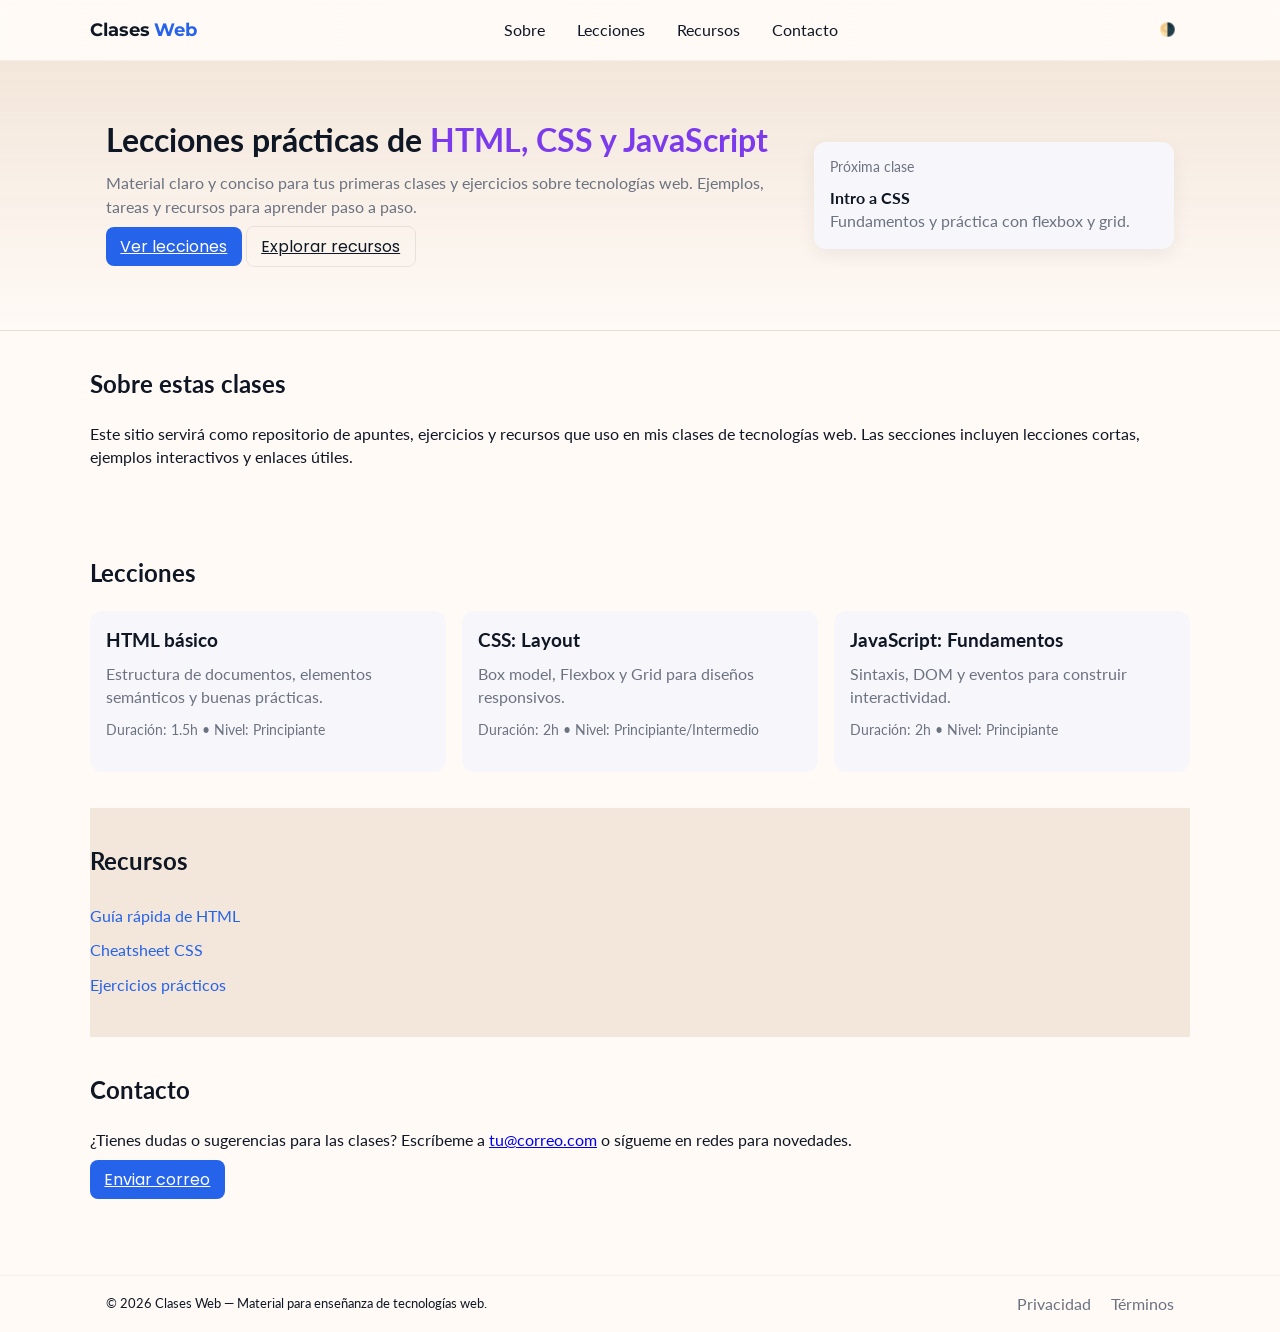
==== index.html @ 6564023b "Clase 2 agregada" ====
<!doctype html>
<html lang="es">
  <head>
    <meta charset="utf-8">
    <meta name="viewport" content="width=device-width,initial-scale=1">
    <title>Clases Web — Lecciones de tecnologías web</title>
    <meta name="description" content="Lecciones, recursos y ejercicios sobre HTML, CSS y JavaScript. Material para mis clases de tecnologías web.">
    <link rel="preconnect" href="https://fonts.gstatic.com" crossorigin>
    <link href="https://fonts.googleapis.com/css2?family=Lato:wght@300;400;700&family=Montserrat:wght@600;700&family=Poppins:wght@400;600&display=swap" rel="stylesheet">
    <link rel="stylesheet" href="css/styles.css">
  </head>
  <body>
    <header class="site-header">
      <div class="container header-inner">
        <a class="brand" href="#">Clases<span class="brand-accent">Web</span></a>
        <nav class="nav" id="main-nav">
          <a href="#sobre">Sobre</a>
          <a href="#lecciones">Lecciones</a>
          <a href="#recursos">Recursos</a>
          <a href="#contacto">Contacto</a>
        </nav>
        <div class="header-actions">
          <button class="btn btn-ghost" id="theme-toggle" aria-label="Cambiar tema">🌗</button>
          <button class="btn btn-primary nav-toggle" id="nav-toggle" aria-label="Abrir menú">☰</button>
        </div>
      </div>
    </header>

    <main>
      <section class="hero alt">
        <div class="container hero-grid">
          <div class="hero-content">
            <h1>Lecciones prácticas de <span class="accent">HTML, CSS y JavaScript</span></h1>
            <p class="lead">Material claro y conciso para tus primeras clases y ejercicios sobre tecnologías web. Ejemplos, tareas y recursos para aprender paso a paso.</p>
            <p class="hero-ctas">
              <a class="btn btn-primary" href="#lecciones">Ver lecciones</a>
              <a class="btn btn-outline" href="#recursos">Explorar recursos</a>
            </p>
          </div>
          <div class="hero-visual" aria-hidden="true">
            <div class="card example-card">
              <div class="card-header">Próxima clase</div>
              <div class="card-body">
                <strong>Intro a CSS</strong>
                <p class="muted">Fundamentos y práctica con flexbox y grid.</p>
              </div>
            </div>
          </div>
        </div>
      </section>

      <section id="sobre" class="section container">
        <h2>Sobre estas clases</h2>
        <p>Este sitio servirá como repositorio de apuntes, ejercicios y recursos que uso en mis clases de tecnologías web. Las secciones incluyen lecciones cortas, ejemplos interactivos y enlaces útiles.</p>
      </section>

      <section id="lecciones" class="section container">
        <h2>Lecciones</h2>
        <div class="cards">
          <article class="card">
            <h3>HTML básico</h3>
            <p class="muted">Estructura de documentos, elementos semánticos y buenas prácticas.</p>
            <p class="meta">Duración: 1.5h • Nivel: Principiante</p>
          </article>
          <article class="card">
            <h3>CSS: Layout</h3>
            <p class="muted">Box model, Flexbox y Grid para diseños responsivos.</p>
            <p class="meta">Duración: 2h • Nivel: Principiante/Intermedio</p>
          </article>
          <article class="card">
            <h3>JavaScript: Fundamentos</h3>
            <p class="muted">Sintaxis, DOM y eventos para construir interactividad.</p>
            <p class="meta">Duración: 2h • Nivel: Principiante</p>
          </article>
        </div>
      </section>

      <section id="recursos" class="section container alt">
        <h2>Recursos</h2>
        <ul class="resources">
          <li><a href="#">Guía rápida de HTML</a></li>
          <li><a href="#">Cheatsheet CSS</a></li>
          <li><a href="#">Ejercicios prácticos</a></li>
        </ul>
      </section>

      <section id="contacto" class="section container">
        <h2>Contacto</h2>
        <p>¿Tienes dudas o sugerencias para las clases? Escríbeme a <a href="mailto:tu@correo.com">tu@correo.com</a> o sígueme en redes para novedades.</p>
        <p><a class="btn btn-primary" href="mailto:tu@correo.com">Enviar correo</a></p>
      </section>
    </main>

    <footer class="site-footer">
      <div class="container footer-inner">
        <small>© 2026 Clases Web — Material para enseñanza de tecnologías web.</small>
        <nav class="footer-nav">
          <a href="#">Privacidad</a>
          <a href="#">Términos</a>
        </nav>
      </div>
    </footer>

    <script src="js/main.js" defer></script>
  </body>
</html>
---- css/styles.css ----
:root{
  --bg:#fffaf6;
  --coffee:#f3e6da;
  --surface:#f7f7fb;
  --text:#0f1724;
  --muted:#6b7280;
  --accent:#2563eb;
  --accent-2:#7c3aed;
  --radius:12px;
  --container:1100px;
  --gap:1.25rem;
  font-family: 'Lato', system-ui, -apple-system, 'Segoe UI', Roboto, 'Helvetica Neue', Arial;
}

[data-theme="dark"]{
  --bg:#0b1220;
  --surface:#08101a;
  --text:#e6eef8;
  --muted:#9aa6b2;
}

*{box-sizing:border-box}
html,body{height:100%}
body{
  margin:0;
  background:var(--bg);
  color:var(--text);
  line-height:1.45;
  -webkit-font-smoothing:antialiased;
}

.container{max-width:var(--container);margin:0 auto;padding:0 1rem}

.site-header{background:linear-gradient(90deg, rgba(255,255,255,0.02), rgba(255,255,255,0));backdrop-filter: blur(6px);position:sticky;top:0;z-index:40;border-bottom:1px solid rgba(0,0,0,0.04)}
.header-inner{display:flex;align-items:center;gap:1rem;justify-content:space-between;padding:0.75rem 0}
.brand{font-family:'Montserrat',sans-serif;font-weight:700;text-decoration:none;color:var(--text);font-size:1.125rem}
.brand-accent{color:var(--accent);margin-left:4px}

.nav{display:flex;gap:1rem}
.nav a{color:var(--text);text-decoration:none;padding:0.25rem 0.5rem;border-radius:6px}
.nav a:hover{background:var(--surface)}

.header-actions{display:flex;align-items:center;gap:0.5rem}
.btn{font-family:'Poppins',sans-serif;border:0;padding:0.5rem 0.9rem;border-radius:8px;cursor:pointer}
.btn-primary{background:var(--accent);color:white}
.btn-outline{background:transparent;border:1px solid rgba(0,0,0,0.08);color:var(--text)}
.btn-ghost{background:transparent}

.nav-toggle{display:none}

.hero{padding:3.5rem 0}
.hero.alt{background:linear-gradient(180deg, var(--coffee), transparent);border-bottom:1px solid rgba(0,0,0,0.03)}
.hero-grid{display:grid;grid-template-columns:1fr 360px;gap:2rem;align-items:center}
.hero-content h1{font-size:2rem;margin:0 0 0.5rem}
.accent{color:var(--accent-2)}
.lead{color:var(--muted);margin-top:0}
.hero-visual .example-card{background:var(--surface);border-radius:var(--radius);padding:1rem;box-shadow:0 6px 18px rgba(0,0,0,0.06)}

.section{padding:2.25rem 0}
.section.alt{background:var(--coffee)}
.section.alt h2{color:var(--text)}
.section h2{margin-top:0}

.cards{display:grid;grid-template-columns:repeat(3,1fr);gap:1rem;margin-top:1rem}
.card{background:var(--surface);padding:1rem;border-radius:12px}
.card h3{margin:0 0 0.5rem}
.muted{color:var(--muted);margin:0}
.meta{font-size:0.9rem;color:var(--muted);margin-top:0.75rem}

.resources{list-style:none;padding:0;margin:0}
.resources li{padding:0.35rem 0}
.resources a{text-decoration:none;color:var(--accent)}

.contact-form{display:grid;gap:0.5rem;max-width:560px}
.contact-form label{display:flex;flex-direction:column;font-size:0.95rem}
.contact-form input,.contact-form textarea{padding:0.6rem;border-radius:8px;border:1px solid rgba(0,0,0,0.08);background:transparent}

.site-footer{border-top:1px solid rgba(0,0,0,0.04);padding:1rem 0;margin-top:2rem}
.footer-inner{display:flex;justify-content:space-between;align-items:center}
.footer-nav a{margin-left:1rem;color:var(--muted);text-decoration:none}

/* Responsive */
@media (max-width:900px){
  .hero-grid{grid-template-columns:1fr}
  .cards{grid-template-columns:1fr 1fr}
}
@media (max-width:640px){
  .nav{display:none}
  .nav-toggle{display:inline-block}
  .header-inner{gap:0.5rem}
  .cards{grid-template-columns:1fr}
}

/* Small utilities */
.muted{color:var(--muted)}
.example-card .card-header{font-size:0.85rem;color:var(--muted);margin-bottom:0.5rem}
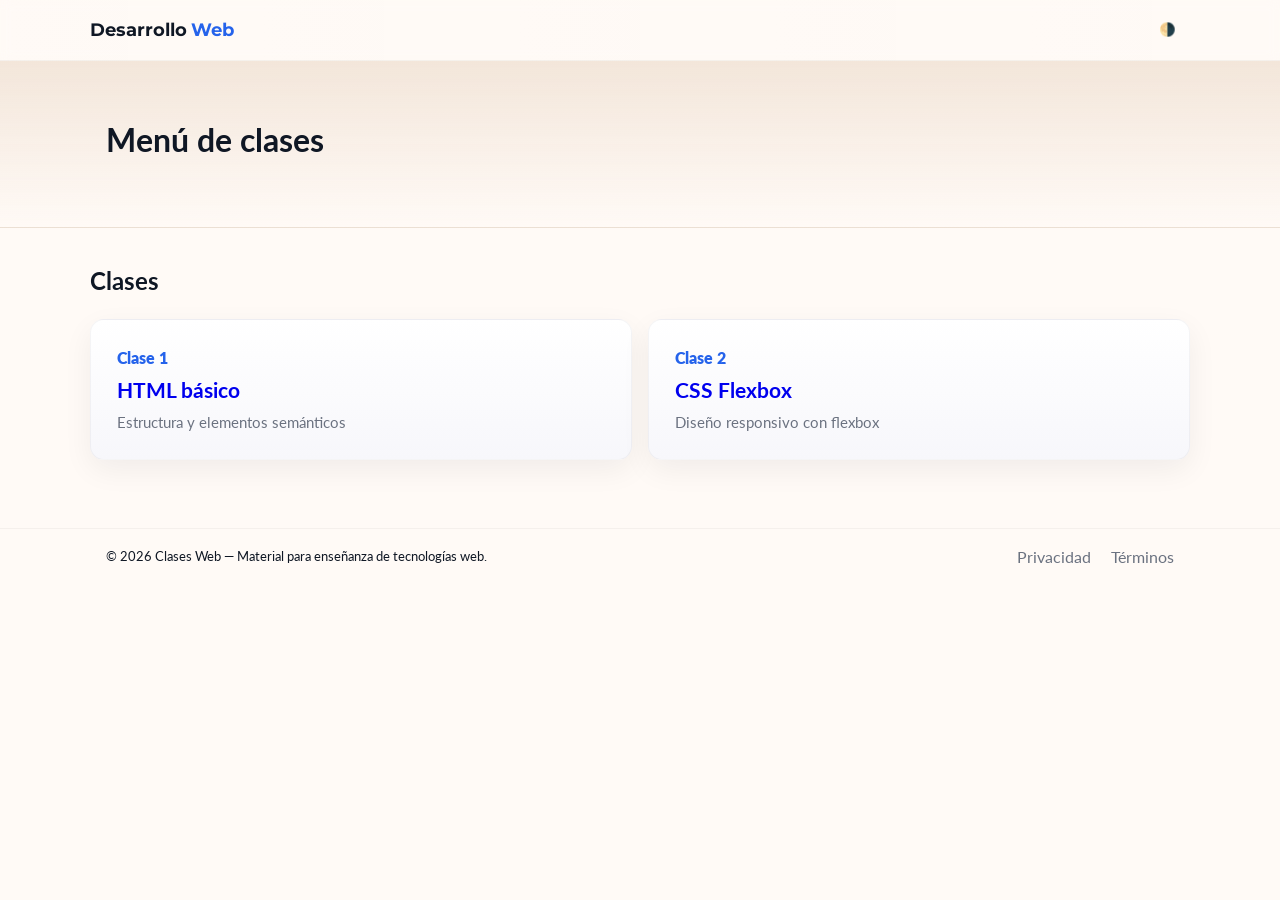
==== commit 80718ee5: "Clase 1 agregada" ====
--- a/index.html
+++ b/index.html
@@ -1,106 +1,67 @@
 <!doctype html>
 <html lang="es">
-  <head>
+
+<head>
     <meta charset="utf-8">
     <meta name="viewport" content="width=device-width,initial-scale=1">
-    <title>Clases Web — Lecciones de tecnologías web</title>
-    <meta name="description" content="Lecciones, recursos y ejercicios sobre HTML, CSS y JavaScript. Material para mis clases de tecnologías web.">
+    <title>Desarrollo Web — Lecciones de tecnologías web</title>
+    <meta name="description"
+        content="Lecciones, recursos y ejercicios sobre HTML, CSS y JavaScript. Material para mis clases de tecnologías web.">
     <link rel="preconnect" href="https://fonts.gstatic.com" crossorigin>
-    <link href="https://fonts.googleapis.com/css2?family=Lato:wght@300;400;700&family=Montserrat:wght@600;700&family=Poppins:wght@400;600&display=swap" rel="stylesheet">
+    <link
+        href="https://fonts.googleapis.com/css2?family=Lato:wght@300;400;700&family=Montserrat:wght@600;700&family=Poppins:wght@400;600&display=swap"
+        rel="stylesheet">
     <link rel="stylesheet" href="css/styles.css">
-  </head>
-  <body>
+</head>
+
+<body>
     <header class="site-header">
-      <div class="container header-inner">
-        <a class="brand" href="#">Clases<span class="brand-accent">Web</span></a>
-        <nav class="nav" id="main-nav">
-          <a href="#sobre">Sobre</a>
-          <a href="#lecciones">Lecciones</a>
-          <a href="#recursos">Recursos</a>
-          <a href="#contacto">Contacto</a>
-        </nav>
-        <div class="header-actions">
-          <button class="btn btn-ghost" id="theme-toggle" aria-label="Cambiar tema">🌗</button>
-          <button class="btn btn-primary nav-toggle" id="nav-toggle" aria-label="Abrir menú">☰</button>
+        <div class="container header-inner">
+            <a class="brand" href="#">Desarrollo<span class="brand-accent">Web</span></a>
+            <div class="header-actions">
+                <button class="btn btn-ghost" id="theme-toggle" aria-label="Cambiar tema">🌗</button>
+            </div>
         </div>
-      </div>
     </header>
 
     <main>
-      <section class="hero alt">
-        <div class="container hero-grid">
-          <div class="hero-content">
-            <h1>Lecciones prácticas de <span class="accent">HTML, CSS y JavaScript</span></h1>
-            <p class="lead">Material claro y conciso para tus primeras clases y ejercicios sobre tecnologías web. Ejemplos, tareas y recursos para aprender paso a paso.</p>
-            <p class="hero-ctas">
-              <a class="btn btn-primary" href="#lecciones">Ver lecciones</a>
-              <a class="btn btn-outline" href="#recursos">Explorar recursos</a>
-            </p>
-          </div>
-          <div class="hero-visual" aria-hidden="true">
-            <div class="card example-card">
-              <div class="card-header">Próxima clase</div>
-              <div class="card-body">
-                <strong>Intro a CSS</strong>
-                <p class="muted">Fundamentos y práctica con flexbox y grid.</p>
-              </div>
+        <section class="hero alt">
+            <div class="container hero-grid">
+                <div class="hero-content">
+                    <h1>Menú de clases</h1>
+                </div>
             </div>
-          </div>
-        </div>
-      </section>
+        </section>
 
-      <section id="sobre" class="section container">
-        <h2>Sobre estas clases</h2>
-        <p>Este sitio servirá como repositorio de apuntes, ejercicios y recursos que uso en mis clases de tecnologías web. Las secciones incluyen lecciones cortas, ejemplos interactivos y enlaces útiles.</p>
-      </section>
+        <section id="lecciones" class="section container">
+            <h2>Clases</h2>
+            <div class="class-grid">
+                <a class="class-card" href="clase1.html">
+                    <div class="class-number">Clase 1</div>
+                    <div class="class-title">HTML básico</div>
+                    <div class="class-sub">Estructura y elementos semánticos</div>
+                </a>
+                <a class="class-card" href="clase2.html">
+                    <div class="class-number">Clase 2</div>
+                    <div class="class-title">CSS Flexbox</div>
+                    <div class="class-sub">Diseño responsivo con flexbox</div>
+                </a>
+            </div>
+        </section>
 
-      <section id="lecciones" class="section container">
-        <h2>Lecciones</h2>
-        <div class="cards">
-          <article class="card">
-            <h3>HTML básico</h3>
-            <p class="muted">Estructura de documentos, elementos semánticos y buenas prácticas.</p>
-            <p class="meta">Duración: 1.5h • Nivel: Principiante</p>
-          </article>
-          <article class="card">
-            <h3>CSS: Layout</h3>
-            <p class="muted">Box model, Flexbox y Grid para diseños responsivos.</p>
-            <p class="meta">Duración: 2h • Nivel: Principiante/Intermedio</p>
-          </article>
-          <article class="card">
-            <h3>JavaScript: Fundamentos</h3>
-            <p class="muted">Sintaxis, DOM y eventos para construir interactividad.</p>
-            <p class="meta">Duración: 2h • Nivel: Principiante</p>
-          </article>
-        </div>
-      </section>
-
-      <section id="recursos" class="section container alt">
-        <h2>Recursos</h2>
-        <ul class="resources">
-          <li><a href="#">Guía rápida de HTML</a></li>
-          <li><a href="#">Cheatsheet CSS</a></li>
-          <li><a href="#">Ejercicios prácticos</a></li>
-        </ul>
-      </section>
-
-      <section id="contacto" class="section container">
-        <h2>Contacto</h2>
-        <p>¿Tienes dudas o sugerencias para las clases? Escríbeme a <a href="mailto:tu@correo.com">tu@correo.com</a> o sígueme en redes para novedades.</p>
-        <p><a class="btn btn-primary" href="mailto:tu@correo.com">Enviar correo</a></p>
-      </section>
     </main>
 
     <footer class="site-footer">
-      <div class="container footer-inner">
-        <small>© 2026 Clases Web — Material para enseñanza de tecnologías web.</small>
-        <nav class="footer-nav">
-          <a href="#">Privacidad</a>
-          <a href="#">Términos</a>
-        </nav>
-      </div>
+        <div class="container footer-inner">
+            <small>© 2026 Clases Web — Material para enseñanza de tecnologías web.</small>
+            <nav class="footer-nav">
+                <a href="#">Privacidad</a>
+                <a href="#">Términos</a>
+            </nav>
+        </div>
     </footer>
 
     <script src="js/main.js" defer></script>
-  </body>
-</html>
+</body>
+
+</html>
--- a/css/styles.css
+++ b/css/styles.css
@@ -67,6 +67,18 @@
 .muted{color:var(--muted);margin:0}
 .meta{font-size:0.9rem;color:var(--muted);margin-top:0.75rem}
 
+/* Clase cards (landing) */
+.class-grid{display:grid;grid-template-columns:repeat(2,1fr);gap:1rem;margin-top:1rem}
+.class-card{display:flex;flex-direction:column;justify-content:center;align-items:flex-start;text-decoration:none;padding:1.6rem;border-radius:14px;background:linear-gradient(180deg, #fff, var(--surface));box-shadow:0 10px 30px rgba(15,23,42,0.06);border:1px solid rgba(15,23,42,0.04);transition:transform .16s ease,box-shadow .16s ease}
+.class-card:hover{transform:translateY(-6px);box-shadow:0 18px 40px rgba(15,23,42,0.08)}
+.class-number{font-weight:800;color:var(--accent);font-size:1rem}
+.class-title{font-size:1.3rem;font-weight:700;margin-top:6px}
+.class-sub{color:var(--muted);margin-top:6px;font-size:0.95rem}
+
+@media (max-width:700px){
+  .class-grid{grid-template-columns:1fr}
+}
+
 .resources{list-style:none;padding:0;margin:0}
 .resources li{padding:0.35rem 0}
 .resources a{text-decoration:none;color:var(--accent)}
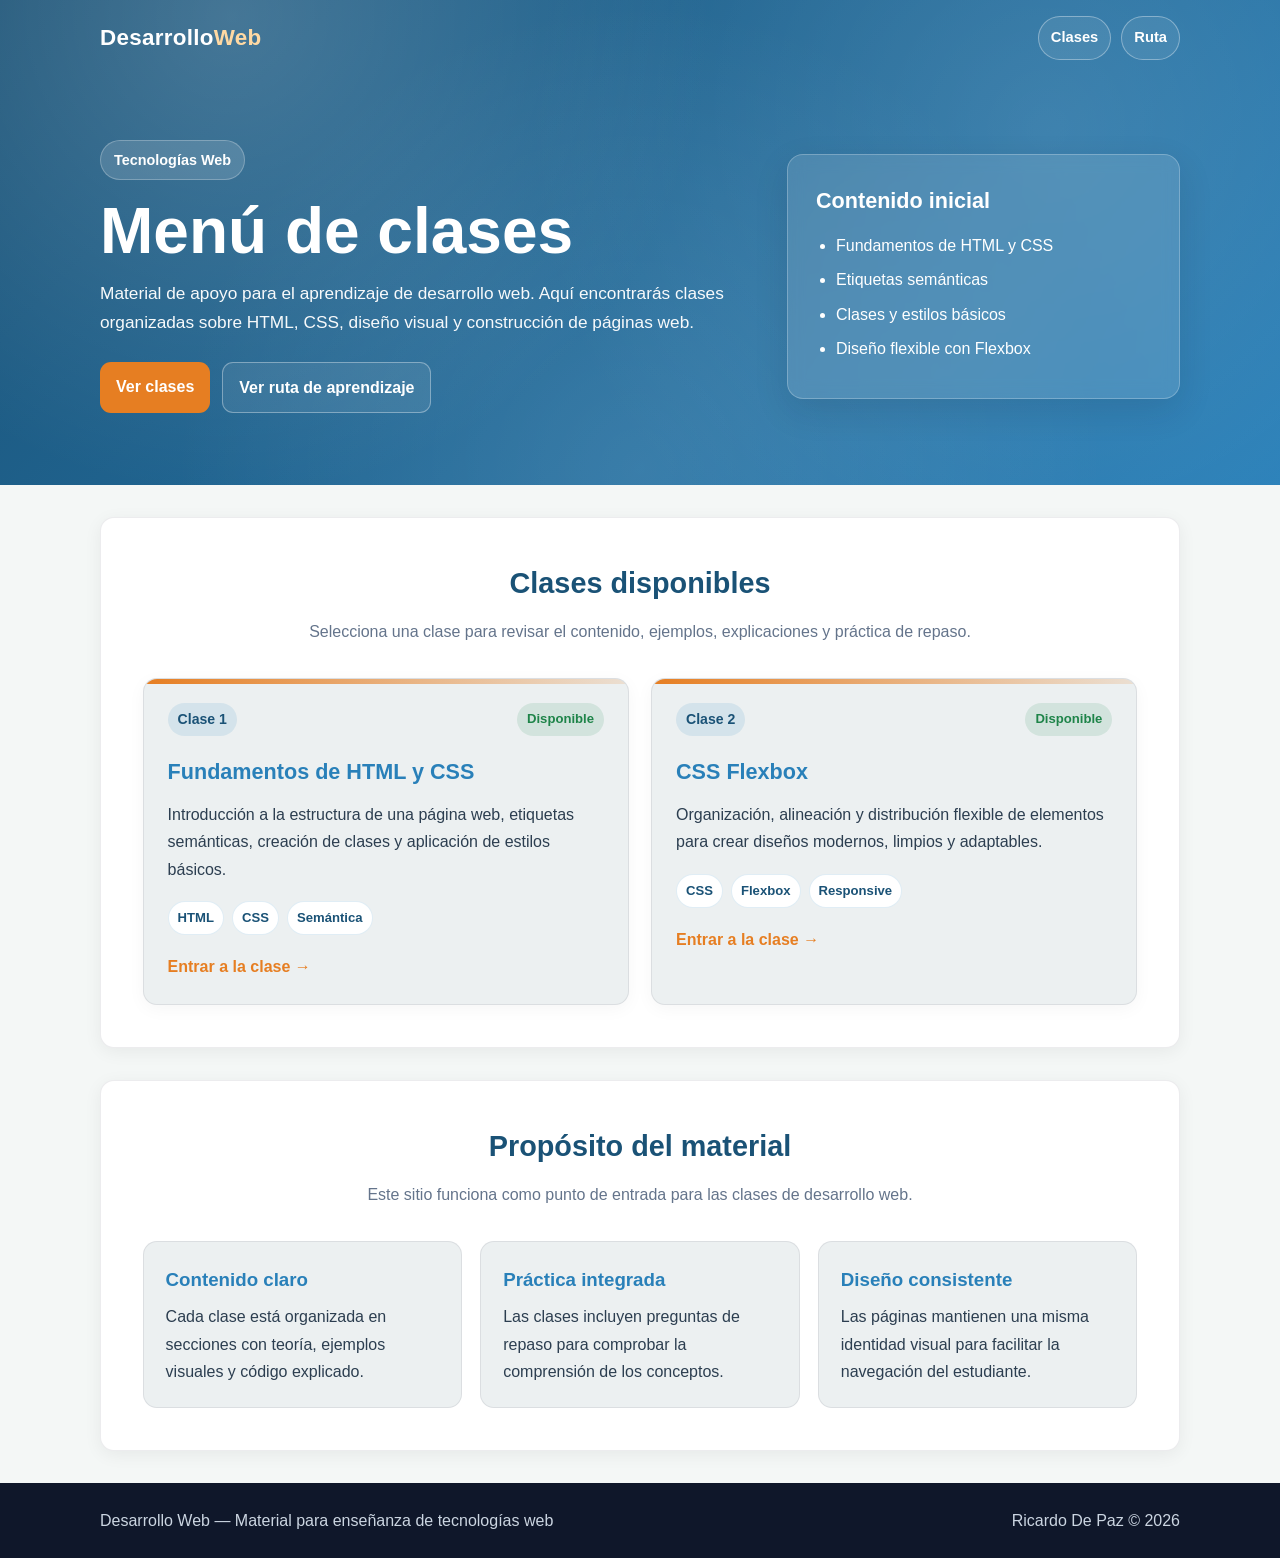
==== commit c5783723: "Index modificado" ====
--- a/index.html
+++ b/index.html
@@ -4,48 +4,161 @@
 <head>
     <meta charset="utf-8">
     <meta name="viewport" content="width=device-width,initial-scale=1">
+
     <title>Desarrollo Web — Lecciones de tecnologías web</title>
+
     <meta name="description"
-        content="Lecciones, recursos y ejercicios sobre HTML, CSS y JavaScript. Material para mis clases de tecnologías web.">
-    <link rel="preconnect" href="https://fonts.gstatic.com" crossorigin>
-    <link
-        href="https://fonts.googleapis.com/css2?family=Lato:wght@300;400;700&family=Montserrat:wght@600;700&family=Poppins:wght@400;600&display=swap"
-        rel="stylesheet">
+        content="Lecciones, recursos y ejercicios sobre HTML, CSS y JavaScript. Material para clases de tecnologías web.">
+
+    <link rel="icon" href="img/internet.png" type="image/png">
     <link rel="stylesheet" href="css/styles.css">
 </head>
 
 <body>
-    <header class="site-header">
-        <div class="container header-inner">
-            <a class="brand" href="#">Desarrollo<span class="brand-accent">Web</span></a>
-            <div class="header-actions">
-                <button class="btn btn-ghost" id="theme-toggle" aria-label="Cambiar tema">🌗</button>
-            </div>
+
+    <header class="hero-header">
+        <div class="header-glow"></div>
+
+        <div class="container header-content">
+            <nav class="topnav">
+                <a class="brand" href="#">
+                    Desarrollo<span>Web</span>
+                </a>
+
+                <div class="nav-actions">
+                    <a href="#lecciones">Clases</a>
+                    <a href="#ruta">Ruta</a>
+                </div>
+            </nav>
+
+            <section class="hero">
+                <div class="hero-text">
+                    <span class="tag">Tecnologías Web</span>
+
+                    <h1>Menú de clases</h1>
+
+                    <p>
+                        Material de apoyo para el aprendizaje de desarrollo web. Aquí encontrarás
+                        clases organizadas sobre HTML, CSS, diseño visual y construcción de páginas web.
+                    </p>
+
+                    <div class="hero-buttons">
+                        <a href="#lecciones" class="btn primary">Ver clases</a>
+                        <a href="#ruta" class="btn secondary">Ver ruta de aprendizaje</a>
+                    </div>
+                </div>
+
+                <div class="hero-card">
+                    <h2>Contenido inicial</h2>
+
+                    <ul>
+                        <li>Fundamentos de HTML y CSS</li>
+                        <li>Etiquetas semánticas</li>
+                        <li>Clases y estilos básicos</li>
+                        <li>Diseño flexible con Flexbox</li>
+                    </ul>
+                </div>
+            </section>
         </div>
     </header>
 
     <main>
-        <section class="hero alt">
-            <div class="container hero-grid">
-                <div class="hero-content">
-                    <h1>Menú de clases</h1>
-                </div>
+
+        <section id="lecciones" class="container section">
+            <div class="section-title">
+                <h2>Clases disponibles</h2>
+                <p>
+                    Selecciona una clase para revisar el contenido, ejemplos, explicaciones y práctica de repaso.
+                </p>
+            </div>
+
+            <div class="class-grid">
+
+                <a class="class-card" href="clase1.html">
+                    <div class="card-line"></div>
+
+                    <div class="class-top">
+                        <span class="class-number">Clase 1</span>
+                        <span class="class-status">Disponible</span>
+                    </div>
+
+                    <h3>Fundamentos de HTML y CSS</h3>
+
+                    <p>
+                        Introducción a la estructura de una página web, etiquetas semánticas,
+                        creación de clases y aplicación de estilos básicos.
+                    </p>
+
+                    <div class="class-tags">
+                        <span>HTML</span>
+                        <span>CSS</span>
+                        <span>Semántica</span>
+                    </div>
+
+                    <div class="card-action">
+                        Entrar a la clase →
+                    </div>
+                </a>
+
+                <a class="class-card" href="clase2.html">
+                    <div class="card-line"></div>
+
+                    <div class="class-top">
+                        <span class="class-number">Clase 2</span>
+                        <span class="class-status">Disponible</span>
+                    </div>
+
+                    <h3>CSS Flexbox</h3>
+
+                    <p>
+                        Organización, alineación y distribución flexible de elementos para crear
+                        diseños modernos, limpios y adaptables.
+                    </p>
+
+                    <div class="class-tags">
+                        <span>CSS</span>
+                        <span>Flexbox</span>
+                        <span>Responsive</span>
+                    </div>
+
+                    <div class="card-action">
+                        Entrar a la clase →
+                    </div>
+                </a>
+
             </div>
         </section>
 
-        <section id="lecciones" class="section container">
-            <h2>Clases</h2>
-            <div class="class-grid">
-                <a class="class-card" href="clase1.html">
-                    <div class="class-number">Clase 1</div>
-                    <div class="class-title">HTML básico</div>
-                    <div class="class-sub">Estructura y elementos semánticos</div>
-                </a>
-                <a class="class-card" href="clase2.html">
-                    <div class="class-number">Clase 2</div>
-                    <div class="class-title">CSS Flexbox</div>
-                    <div class="class-sub">Diseño responsivo con flexbox</div>
-                </a>
+
+        <section id="recursos" class="container section">
+            <div class="section-title">
+                <h2>Propósito del material</h2>
+                <p>
+                    Este sitio funciona como punto de entrada para las clases de desarrollo web.
+                </p>
+            </div>
+
+            <div class="info-grid">
+                <article class="info-card">
+                    <h3>Contenido claro</h3>
+                    <p>
+                        Cada clase está organizada en secciones con teoría, ejemplos visuales y código explicado.
+                    </p>
+                </article>
+
+                <article class="info-card">
+                    <h3>Práctica integrada</h3>
+                    <p>
+                        Las clases incluyen preguntas de repaso para comprobar la comprensión de los conceptos.
+                    </p>
+                </article>
+
+                <article class="info-card">
+                    <h3>Diseño consistente</h3>
+                    <p>
+                        Las páginas mantienen una misma identidad visual para facilitar la navegación del estudiante.
+                    </p>
+                </article>
             </div>
         </section>
 
@@ -53,15 +166,11 @@
 
     <footer class="site-footer">
         <div class="container footer-inner">
-            <small>© 2026 Clases Web — Material para enseñanza de tecnologías web.</small>
-            <nav class="footer-nav">
-                <a href="#">Privacidad</a>
-                <a href="#">Términos</a>
-            </nav>
+            <p>Desarrollo Web — Material para enseñanza de tecnologías web</p>
+            <p>Ricardo De Paz © 2026</p>
         </div>
     </footer>
 
-    <script src="js/main.js" defer></script>
 </body>
 
 </html>
--- a/css/styles.css
+++ b/css/styles.css
@@ -1,108 +1,471 @@
-:root{
-  --bg:#fffaf6;
-  --coffee:#f3e6da;
-  --surface:#f7f7fb;
-  --text:#0f1724;
-  --muted:#6b7280;
-  --accent:#2563eb;
-  --accent-2:#7c3aed;
-  --radius:12px;
-  --container:1100px;
-  --gap:1.25rem;
-  font-family: 'Lato', system-ui, -apple-system, 'Segoe UI', Roboto, 'Helvetica Neue', Arial;
-}
-
-[data-theme="dark"]{
-  --bg:#0b1220;
-  --surface:#08101a;
-  --text:#e6eef8;
-  --muted:#9aa6b2;
-}
-
-*{box-sizing:border-box}
-html,body{height:100%}
-body{
-  margin:0;
-  background:var(--bg);
-  color:var(--text);
-  line-height:1.45;
-  -webkit-font-smoothing:antialiased;
-}
-
-.container{max-width:var(--container);margin:0 auto;padding:0 1rem}
-
-.site-header{background:linear-gradient(90deg, rgba(255,255,255,0.02), rgba(255,255,255,0));backdrop-filter: blur(6px);position:sticky;top:0;z-index:40;border-bottom:1px solid rgba(0,0,0,0.04)}
-.header-inner{display:flex;align-items:center;gap:1rem;justify-content:space-between;padding:0.75rem 0}
-.brand{font-family:'Montserrat',sans-serif;font-weight:700;text-decoration:none;color:var(--text);font-size:1.125rem}
-.brand-accent{color:var(--accent);margin-left:4px}
-
-.nav{display:flex;gap:1rem}
-.nav a{color:var(--text);text-decoration:none;padding:0.25rem 0.5rem;border-radius:6px}
-.nav a:hover{background:var(--surface)}
-
-.header-actions{display:flex;align-items:center;gap:0.5rem}
-.btn{font-family:'Poppins',sans-serif;border:0;padding:0.5rem 0.9rem;border-radius:8px;cursor:pointer}
-.btn-primary{background:var(--accent);color:white}
-.btn-outline{background:transparent;border:1px solid rgba(0,0,0,0.08);color:var(--text)}
-.btn-ghost{background:transparent}
-
-.nav-toggle{display:none}
-
-.hero{padding:3.5rem 0}
-.hero.alt{background:linear-gradient(180deg, var(--coffee), transparent);border-bottom:1px solid rgba(0,0,0,0.03)}
-.hero-grid{display:grid;grid-template-columns:1fr 360px;gap:2rem;align-items:center}
-.hero-content h1{font-size:2rem;margin:0 0 0.5rem}
-.accent{color:var(--accent-2)}
-.lead{color:var(--muted);margin-top:0}
-.hero-visual .example-card{background:var(--surface);border-radius:var(--radius);padding:1rem;box-shadow:0 6px 18px rgba(0,0,0,0.06)}
-
-.section{padding:2.25rem 0}
-.section.alt{background:var(--coffee)}
-.section.alt h2{color:var(--text)}
-.section h2{margin-top:0}
-
-.cards{display:grid;grid-template-columns:repeat(3,1fr);gap:1rem;margin-top:1rem}
-.card{background:var(--surface);padding:1rem;border-radius:12px}
-.card h3{margin:0 0 0.5rem}
-.muted{color:var(--muted);margin:0}
-.meta{font-size:0.9rem;color:var(--muted);margin-top:0.75rem}
-
-/* Clase cards (landing) */
-.class-grid{display:grid;grid-template-columns:repeat(2,1fr);gap:1rem;margin-top:1rem}
-.class-card{display:flex;flex-direction:column;justify-content:center;align-items:flex-start;text-decoration:none;padding:1.6rem;border-radius:14px;background:linear-gradient(180deg, #fff, var(--surface));box-shadow:0 10px 30px rgba(15,23,42,0.06);border:1px solid rgba(15,23,42,0.04);transition:transform .16s ease,box-shadow .16s ease}
-.class-card:hover{transform:translateY(-6px);box-shadow:0 18px 40px rgba(15,23,42,0.08)}
-.class-number{font-weight:800;color:var(--accent);font-size:1rem}
-.class-title{font-size:1.3rem;font-weight:700;margin-top:6px}
-.class-sub{color:var(--muted);margin-top:6px;font-size:0.95rem}
-
-@media (max-width:700px){
-  .class-grid{grid-template-columns:1fr}
-}
-
-.resources{list-style:none;padding:0;margin:0}
-.resources li{padding:0.35rem 0}
-.resources a{text-decoration:none;color:var(--accent)}
-
-.contact-form{display:grid;gap:0.5rem;max-width:560px}
-.contact-form label{display:flex;flex-direction:column;font-size:0.95rem}
-.contact-form input,.contact-form textarea{padding:0.6rem;border-radius:8px;border:1px solid rgba(0,0,0,0.08);background:transparent}
-
-.site-footer{border-top:1px solid rgba(0,0,0,0.04);padding:1rem 0;margin-top:2rem}
-.footer-inner{display:flex;justify-content:space-between;align-items:center}
-.footer-nav a{margin-left:1rem;color:var(--muted);text-decoration:none}
+:root {
+    --primary-color: #1a5276;
+    --secondary-color: #2980b9;
+    --accent-color: #ecf0f1;
+    --text-color: #2c3e50;
+    --highlight: #e67e22;
+    --soft: #f4f7f6;
+    --ink: #0f172a;
+    --white: #ffffff;
+    --muted: #64748b;
+    --border: rgba(15, 23, 42, 0.08);
+    --shadow: 0 10px 30px rgba(15, 23, 42, 0.08);
+    --radius: 16px;
+}
+
+* {
+    box-sizing: border-box;
+}
+
+html {
+    scroll-behavior: smooth;
+}
+
+body {
+    margin: 0;
+    font-family: "Segoe UI", Arial, sans-serif;
+    line-height: 1.7;
+    background: var(--soft);
+    color: var(--text-color);
+}
+
+a {
+    color: inherit;
+}
+
+/* Contenedor general */
+.container {
+    width: min(1080px, 90%);
+    margin: 0 auto;
+}
+
+/* Header principal */
+.hero-header {
+    background: linear-gradient(135deg, var(--primary-color), var(--secondary-color));
+    color: white;
+    position: relative;
+    overflow: hidden;
+}
+
+.header-glow {
+    position: absolute;
+    inset: -40px;
+    background:
+        radial-gradient(circle at 20% 10%, rgba(255, 255, 255, 0.18), transparent 40%),
+        radial-gradient(circle at 80% 30%, rgba(255, 255, 255, 0.12), transparent 45%),
+        radial-gradient(circle at 50% 90%, rgba(255, 255, 255, 0.10), transparent 55%);
+    pointer-events: none;
+}
+
+.header-content {
+    position: relative;
+    z-index: 1;
+}
+
+/* Navegación */
+.topnav {
+    min-height: 76px;
+    display: flex;
+    align-items: center;
+    justify-content: space-between;
+    gap: 20px;
+}
+
+.brand {
+    text-decoration: none;
+    font-weight: 900;
+    font-size: 1.4rem;
+    letter-spacing: 0.3px;
+}
+
+.brand span {
+    color: #ffd9a3;
+}
+
+.nav-actions {
+    display: flex;
+    gap: 10px;
+    flex-wrap: wrap;
+    justify-content: flex-end;
+}
+
+.nav-actions a {
+    color: white;
+    text-decoration: none;
+    padding: 8px 12px;
+    border-radius: 999px;
+    border: 1px solid rgba(255, 255, 255, 0.35);
+    background: rgba(255, 255, 255, 0.08);
+    font-weight: 800;
+    font-size: 0.92rem;
+    transition: 0.2s ease;
+}
+
+.nav-actions a:hover {
+    transform: translateY(-1px);
+    background: rgba(255, 255, 255, 0.16);
+}
+
+/* Hero */
+.hero {
+    padding: 4rem 0 4.5rem;
+    display: grid;
+    grid-template-columns: 1.5fr 0.9fr;
+    gap: 32px;
+    align-items: center;
+}
+
+.tag {
+    display: inline-block;
+    background: rgba(255, 255, 255, 0.14);
+    color: white;
+    border: 1px solid rgba(255, 255, 255, 0.25);
+    padding: 7px 13px;
+    border-radius: 999px;
+    font-weight: 900;
+    font-size: 0.9rem;
+    margin-bottom: 16px;
+}
+
+.tag.light {
+    background: rgba(41, 128, 185, 0.12);
+    color: var(--primary-color);
+    border-color: rgba(41, 128, 185, 0.18);
+}
+
+.hero h1 {
+    margin: 0 0 12px;
+    font-size: clamp(2.3rem, 5vw, 4rem);
+    line-height: 1.1;
+}
+
+.hero p {
+    max-width: 680px;
+    margin: 0 0 24px;
+    font-size: 1.08rem;
+    opacity: 0.96;
+}
+
+.hero-buttons {
+    display: flex;
+    gap: 12px;
+    flex-wrap: wrap;
+}
+
+.btn {
+    text-decoration: none;
+    padding: 11px 16px;
+    border-radius: 11px;
+    font-weight: 900;
+    transition: 0.2s ease;
+}
+
+.btn:hover {
+    transform: translateY(-2px);
+}
+
+.btn.primary {
+    background: var(--highlight);
+    color: white;
+}
+
+.btn.secondary {
+    color: white;
+    border: 1px solid rgba(255, 255, 255, 0.35);
+    background: rgba(255, 255, 255, 0.08);
+}
+
+.hero-card {
+    background: rgba(255, 255, 255, 0.12);
+    border: 1px solid rgba(255, 255, 255, 0.24);
+    border-radius: var(--radius);
+    padding: 28px;
+    box-shadow: 0 12px 34px rgba(15, 23, 42, 0.12);
+    backdrop-filter: blur(8px);
+}
+
+.hero-card h2 {
+    margin: 0 0 12px;
+    font-size: 1.35rem;
+}
+
+.hero-card ul {
+    margin: 0;
+    padding-left: 20px;
+}
+
+.hero-card li {
+    margin: 0.45rem 0;
+}
+
+/* Secciones */
+.section {
+    margin: 2rem auto;
+    background: var(--white);
+    padding: 2.6rem;
+    border-radius: 14px;
+    box-shadow: 0 4px 18px rgba(0, 0, 0, 0.06);
+    border: 1px solid var(--border);
+}
+
+.section-title {
+    text-align: center;
+    max-width: 760px;
+    margin: 0 auto 32px;
+}
+
+.section-title h2,
+.learning-box h2 {
+    color: var(--primary-color);
+    margin: 0 0 10px;
+    font-size: 1.8rem;
+}
+
+.section-title p,
+.learning-box p {
+    color: var(--muted);
+    margin: 0;
+}
+
+/* Tarjetas de clases */
+.class-grid {
+    display: grid;
+    grid-template-columns: repeat(auto-fit, minmax(280px, 1fr));
+    gap: 22px;
+}
+
+.class-card {
+    position: relative;
+    overflow: hidden;
+    text-decoration: none;
+    background: var(--accent-color);
+    color: var(--text-color);
+    border-radius: 14px;
+    padding: 24px;
+    border: 1px solid rgba(15, 23, 42, 0.08);
+    box-shadow: 0 4px 18px rgba(0, 0, 0, 0.04);
+    transition: transform 0.22s ease, box-shadow 0.22s ease;
+}
+
+.class-card:hover {
+    transform: translateY(-5px);
+    box-shadow: var(--shadow);
+}
+
+.card-line {
+    position: absolute;
+    inset: 0 0 auto;
+    height: 5px;
+    background: linear-gradient(90deg, var(--highlight), rgba(230, 126, 34, 0.15));
+}
+
+.class-top {
+    display: flex;
+    justify-content: space-between;
+    gap: 10px;
+    align-items: center;
+    margin-bottom: 18px;
+    flex-wrap: wrap;
+}
+
+.class-number {
+    display: inline-block;
+    background: rgba(41, 128, 185, 0.12);
+    color: var(--primary-color);
+    padding: 5px 10px;
+    border-radius: 999px;
+    font-weight: 900;
+    font-size: 0.88rem;
+}
+
+.class-status {
+    display: inline-block;
+    background: rgba(30, 132, 73, 0.12);
+    color: #1e8449;
+    padding: 5px 10px;
+    border-radius: 999px;
+    font-weight: 900;
+    font-size: 0.82rem;
+}
+
+.class-card h3 {
+    margin: 0 0 10px;
+    color: var(--secondary-color);
+    font-size: 1.35rem;
+}
+
+.class-card p {
+    margin: 0 0 18px;
+}
+
+.class-tags {
+    display: flex;
+    flex-wrap: wrap;
+    gap: 8px;
+    margin-bottom: 18px;
+}
+
+.class-tags span {
+    background: white;
+    color: var(--primary-color);
+    border: 1px solid rgba(41, 128, 185, 0.14);
+    padding: 5px 9px;
+    border-radius: 999px;
+    font-weight: 800;
+    font-size: 0.82rem;
+}
+
+.card-action {
+    color: var(--highlight);
+    font-weight: 900;
+}
+
+/* Ruta sugerida */
+.learning-box {
+    display: grid;
+    grid-template-columns: 1.2fr 1fr;
+    gap: 26px;
+    align-items: center;
+    background: linear-gradient(180deg, #fbfcfe, #f7fbff);
+    border: 1px solid rgba(41, 128, 185, 0.16);
+    border-radius: 14px;
+    padding: 28px;
+}
+
+.steps {
+    display: grid;
+    gap: 12px;
+}
+
+.step {
+    display: flex;
+    align-items: center;
+    gap: 14px;
+    background: white;
+    border: 1px solid rgba(15, 23, 42, 0.08);
+    border-radius: 12px;
+    padding: 14px;
+}
+
+.step strong {
+    width: 38px;
+    height: 38px;
+    border-radius: 50%;
+    background: linear-gradient(135deg, var(--primary-color), var(--secondary-color));
+    color: white;
+    display: grid;
+    place-items: center;
+}
+
+.step span {
+    font-weight: 900;
+    color: var(--text-color);
+}
+
+/* Información */
+.info-grid {
+    display: grid;
+    grid-template-columns: repeat(auto-fit, minmax(220px, 1fr));
+    gap: 18px;
+}
+
+.info-card {
+    background: var(--accent-color);
+    border-radius: 14px;
+    padding: 22px;
+    border: 1px solid rgba(15, 23, 42, 0.08);
+    transition: 0.2s ease;
+}
+
+.info-card:hover {
+    transform: translateY(-4px);
+    box-shadow: var(--shadow);
+}
+
+.info-card h3 {
+    margin: 0 0 8px;
+    color: var(--secondary-color);
+}
+
+.info-card p {
+    margin: 0;
+}
+
+/* Footer */
+.site-footer {
+    background: var(--ink);
+    color: #cbd5e1;
+    padding: 24px 0;
+}
+
+.footer-inner {
+    display: flex;
+    justify-content: space-between;
+    gap: 16px;
+    flex-wrap: wrap;
+}
+
+.footer-inner p {
+    margin: 0;
+}
 
 /* Responsive */
-@media (max-width:900px){
-  .hero-grid{grid-template-columns:1fr}
-  .cards{grid-template-columns:1fr 1fr}
-}
-@media (max-width:640px){
-  .nav{display:none}
-  .nav-toggle{display:inline-block}
-  .header-inner{gap:0.5rem}
-  .cards{grid-template-columns:1fr}
-}
-
-/* Small utilities */
-.muted{color:var(--muted)}
-.example-card .card-header{font-size:0.85rem;color:var(--muted);margin-bottom:0.5rem}
+@media (max-width: 820px) {
+    .topnav {
+        flex-direction: column;
+        justify-content: center;
+        padding: 18px 0;
+        text-align: center;
+    }
+
+    .nav-actions {
+        justify-content: center;
+    }
+
+    .hero {
+        grid-template-columns: 1fr;
+        padding: 3rem 0 3.5rem;
+        text-align: center;
+    }
+
+    .hero p {
+        margin-left: auto;
+        margin-right: auto;
+    }
+
+    .hero-buttons {
+        justify-content: center;
+    }
+
+    .section {
+        padding: 1.6rem;
+    }
+
+    .learning-box {
+        grid-template-columns: 1fr;
+    }
+
+    .footer-inner {
+        flex-direction: column;
+        text-align: center;
+    }
+}
+
+@media (max-width: 480px) {
+    .hero h1 {
+        font-size: 2.2rem;
+    }
+
+    .btn {
+        width: 100%;
+        text-align: center;
+    }
+
+    .hero-buttons {
+        flex-direction: column;
+    }
+
+    .class-card {
+        padding: 22px;
+    }
+}
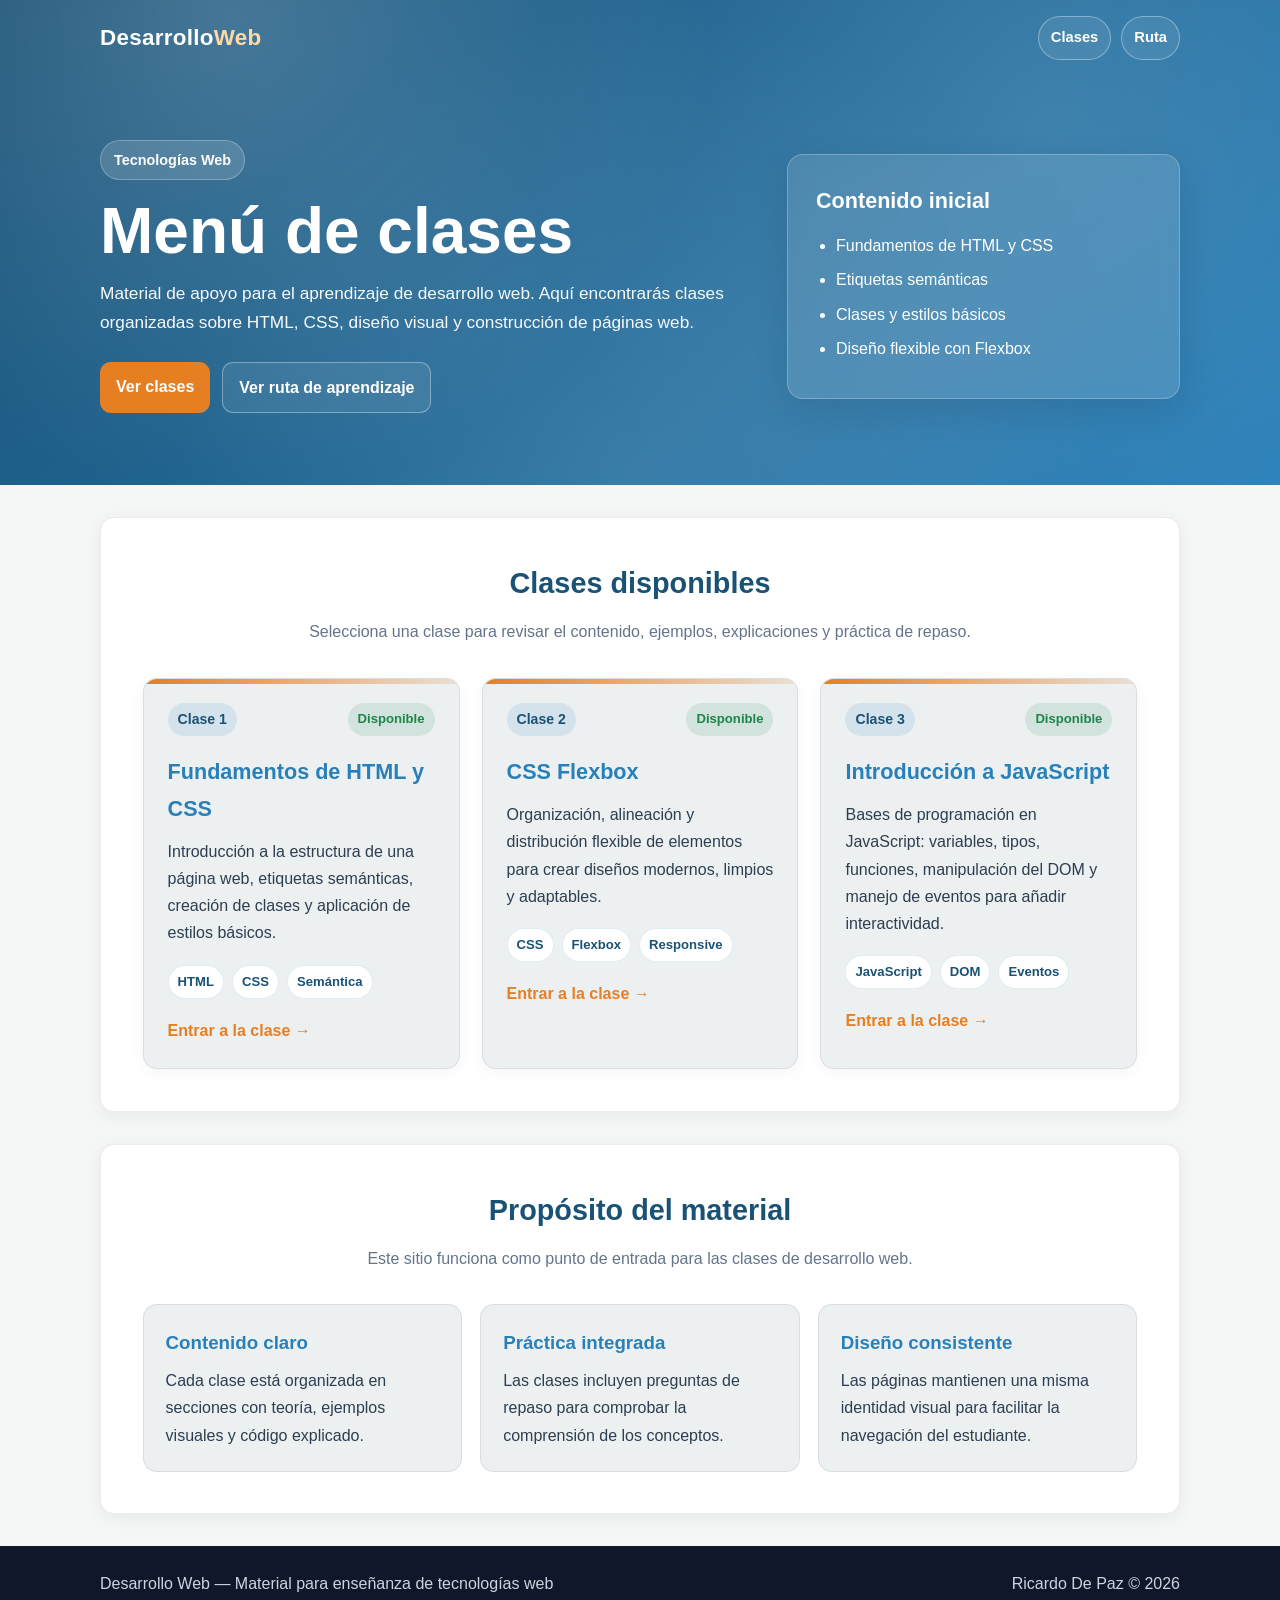
==== commit d6da1a1e: "Página principal modificada" ====
--- a/index.html
+++ b/index.html
@@ -126,6 +126,32 @@
                     </div>
                 </a>
 
+                <a class="class-card" href="clase3.html">
+                    <div class="card-line"></div>
+
+                    <div class="class-top">
+                        <span class="class-number">Clase 3</span>
+                        <span class="class-status">Disponible</span>
+                    </div>
+
+                    <h3>Introducción a JavaScript</h3>
+
+                    <p>
+                        Bases de programación en JavaScript: variables, tipos, funciones,
+                        manipulación del DOM y manejo de eventos para añadir interactividad.
+                    </p>
+
+                    <div class="class-tags">
+                        <span>JavaScript</span>
+                        <span>DOM</span>
+                        <span>Eventos</span>
+                    </div>
+
+                    <div class="card-action">
+                        Entrar a la clase →
+                    </div>
+                </a>
+
             </div>
         </section>
 
